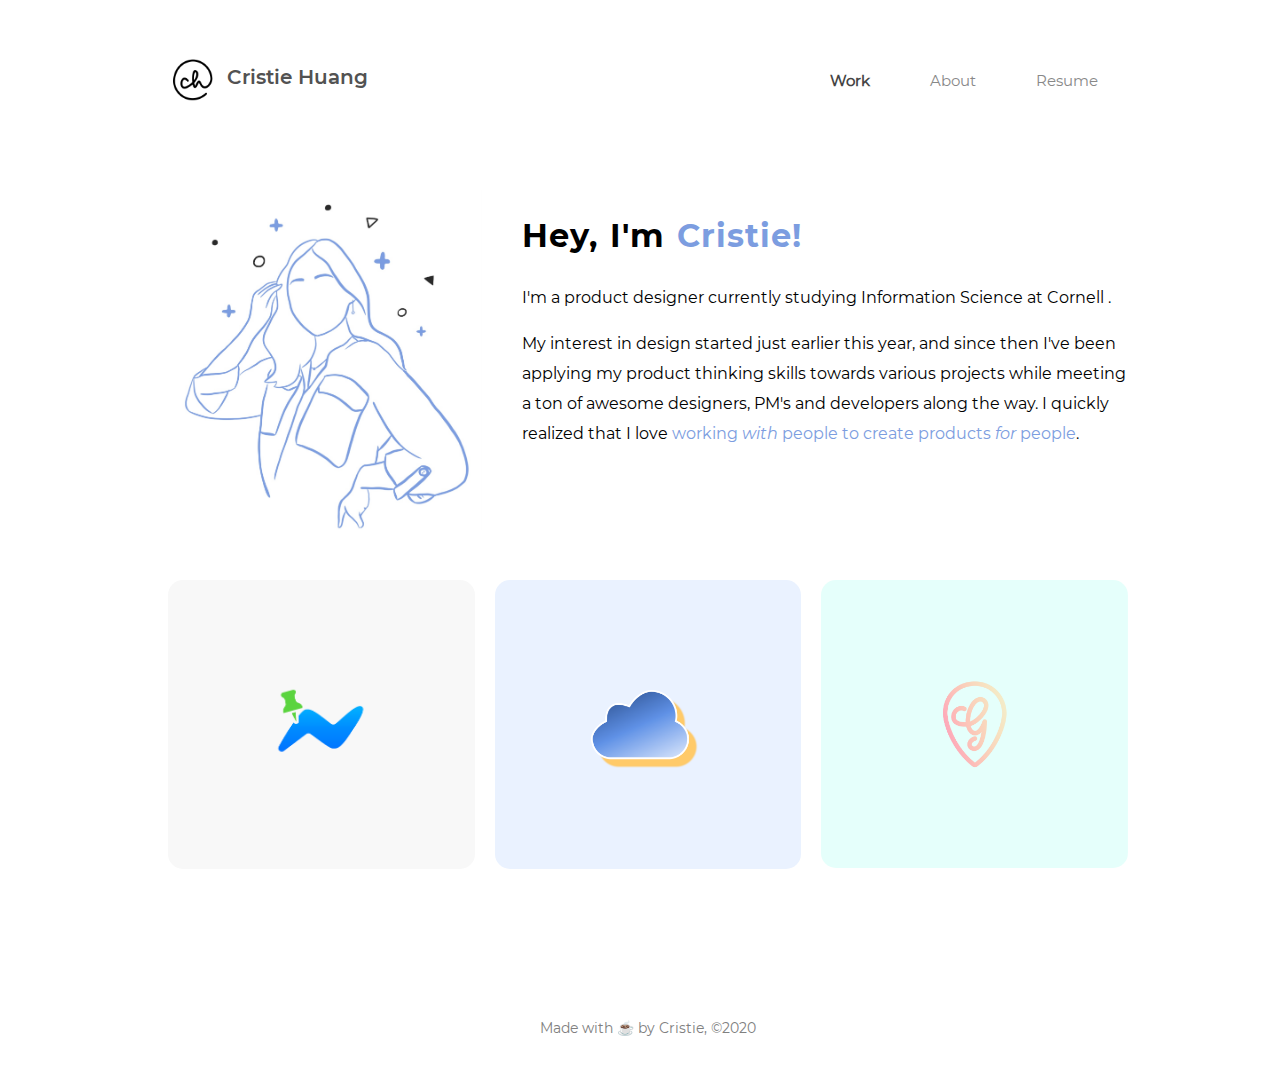
==== index.html @ 35a06496 "change" ====
<!DOCTYPE html>
<html lang="en">

<head>
    <title>Cristie Huang</title>
    <meta charset="UTF-8">
    <meta name="viewport" content="width=device-width, initial-scale=1">
    <link rel="stylesheet" type="text/css" href="styles/theme.css">

    <link rel="apple-touch-icon" sizes="180x180" href="favicon/apple-touch-icon.png">
    <link rel="icon" type="image/png" sizes="32x32" href="favicon/favicon-32x32.png">
    <link rel="icon" type="image/png" sizes="16x16" href="favicon/favicon-16x16.png">
    <link rel="manifest" href="favicon/site.webmanifest">
    <link rel="mask-icon" href="favicon/safari-pinned-tab.svg" color="#5bbad5">
    <meta name="msapplication-TileColor" content="#da532c">
    <meta name="theme-color" content="#ffffff">
    <meta name="description"
        content="Cristie is a product designer passionate about storytelling to inspire social impact.">
</head>

<body>
    <div class="wrapper">
        <nav id="clearfix">
            <div class="name_header">
                <a href="index.html"><img class="logo" src="images/logo.png" alt="logo"></a>
                <a id="name" href="index.html">Cristie Huang</a>
            </div>
            <ul>
                <li><a href="index.html" class="on-page">Work</a></li>
                <li><a href="about.html">About</a></li>
                <li><a href="https://drive.google.com/file/d/1ijqiT5vfTKhldbUFWFBv9jOnUONhXlNE/view?usp=sharing" target="_blank" rel="noopener noreferrer">Resume</a></li>
            </ul>
        </nav>
        <div class="section">
            <header>
                <div class="header-pic">
                    <img class="portrait" src="images/portrait.jpg">
                </div>
                <div class="header-text">
                    <h1>Hey, I'm <span id="emph-name">Cristie!</span></h1>
                    <p>I'm a product designer currently studying Information Science at Cornell .
                    </p>
                    <p>
                        My interest in design started just earlier
                        this year, and since then I've been applying my product thinking skills towards various projects
                        while meeting a ton of awesome designers, PM's and
                        developers along the way. I quickly realized that I love <span class="emph-phrase">working <span
                                class="italic">with</span> people to create products <span class="italic">for</span>
                            people</span>.
                    </p>
                </div>
            </header>
            <div class="work">
                <div class="work_cont">
                    <a href="messenger.html"><img class="work_pic" src="images/messenger-display.png"
                            alt="FB Messenger"></a>
                    <div class="work_title">
                        <a href="messenger.html">
                            <div class="text">Facebook Messenger</div>
                        </a>
                        <a href="messenger.html">
                            <div class="work-desc">Case Study</div>
                        </a>
                    </div>
                </div>
                <div class="work_cont">
                    <a href="cumulus.html"><img class="work_pic" style="width:100%" src="images/cumulus-pic.png"
                            alt="Cumulus"></a>
                    <div class="work_title">
                        <a href="cumulus.html">
                            <div class="text">Cumulus</div>
                        </a>
                        <a href="cumulus.html">
                            <div class="work-desc">Ed-Tech Startup</div>
                        </a>
                    </div>
                </div>
                <div class="work_cont">
                    <a href="grabbd.html"><img class="work_pic" src="images/grabbd-icon2.png" alt="Grabbd"></a>
                    <div class="work_title">
                        <a href="grabbd.html">
                            <div class="text">Grabbd</div>
                        </a>
                        <a href="grabbd.html">
                            <div class="work-desc">Product Design Internship</div>
                        </a>
                    </div>
                </div>

            </div>
        </div>
    </div>

    <footer>
        Made with ☕ by Cristie, ©2020
    </footer>
</body>


</html>
---- styles/theme.css ----
@charset "utf-8";

@font-face{
    font-family: montserrat-regular;
    src: url('/fonts/Montserrat-Regular.ttf');
}
@font-face{
    font-family: montserrat-semibold;
    src: url('/fonts/Montserrat-SemiBold.ttf');
}
@font-face{
    font-family: montserrat-bold;
    src: url('/fonts/Montserrat-Bold.ttf');
}
@font-face{
    font-family: montserrat-italic;
    src: url('/fonts/Montserrat-Italic.ttf');
}
@font-face{
    font-family: montserrat-medium;
    src: url('/fonts/Montserrat-Medium.ttf');
}
@font-face{
    font-family: montserrat-medium-italic;
    src: url('/fonts/Montserrat-MediumItalic.ttf');
}
@font-face{
    font-family: montserrat-light;
    src: url('/fonts/Montserrat-Light.ttf');
}

@media only screen and (min-width: 500px) {
    .work {
        grid-template-columns: 1fr;
    }
}

@media only screen and (min-width: 850px) {
    .work {
        grid-template-columns: repeat(2,1fr);
    }
}
body{
    width: 100%;
    font-family: montserrat-regular;
    margin-bottom: 50px;
}
footer {
    text-align: center;
    padding-top: 150px;
    color: gray;
    width: 75%;
    margin-left:auto;
    margin-right: auto;
    font-size: 14px;
  }
header{
    line-height: 50px;
    margin-bottom: 30px;
    display: inline-flex;
}
header p{
    line-height: 30px;
}
.portrait{
    height: 340px;
    display: inline-flex;
}
.header-text{
    padding-left: 40px;
}
h1{
    font-family: montserrat-bold;
    letter-spacing: 1px;
    word-spacing: 2px;
}
h2{
    font-family: montserrat-semibold;
    font-size: 22px;
    margin-top: 0px;
    margin-bottom: 30px;
}
p{
    font-size: 16px;
}
ul{
    list-style: none;
}
a{
    text-decoration: none;
}
.wrapper{
    width: 75%;
    margin-top:50px;
    margin-left:auto;
    margin-right: auto;
}
.bio{
    display: inline-block;
    width: 50%;
    line-height: 28px;
}
#clearfix::after{
    content: "";
    clear: both;
    display: table;
}
nav{
    display: flex;
    justify-content: flex-end;
    align-items: center;
    height: 60px;
}
nav a img{
    vertical-align: middle;
}
.emph-phrase{
    color: #7C9DE0;
}
nav ul{
    display: flex;
}
nav ul li a{
    margin: 30px;
    color: #888888;
    font-size: 15px;
}
nav ul li a:hover{
    color: #85a3e0;
}
nav ul li a.on-page
{
  color: #444444;
  font-weight: 600;
}
nav ul li a.on-page:hover{
  color: #85a3e0;
  font-weight: 600;
}
.bio_section a{
    color: #85a3e0;
}
.bio_section p{
    font-size: 14px;
    margin-bottom: 30px;
}
.paragraph a{
    color: #85a3e0;
    font-family: montserrat-medium;
    text-decoration: underline;
}
.details-content a{
    color: #85a3e0;
}
.work{
    margin: 0 auto;
    display: grid;
    grid-template-columns: repeat(3,1fr);
    grid-template-rows: auto;
    grid-gap: 20px;
}
.work p{
    font-size: 14px;
    margin-bottom: 30px;
}
.work #connect{
    font-family: montserrat-semibold;
}
.work a {
    color: #85a3e0;
}
.work a:hover {
    color: #85a3e0;
    font-weight: 600;
}
.logo{
    width: 50px;
    height: auto;
    margin-right: 5px;
}
.profile{
    width: 400px;
    height: auto;
    vertical-align: top;
}
.section{
    margin-top: 80px;
}
.name_header{
    margin-right:auto;
}
#emph-name{
    color: #7C9DE0;
}
#emph{
    color: #85a3e0;
}
#name{
    font-size: 20px;
    font-family: montserrat-semibold;
    color: #525252; 
}


/* case studies on work page */

.work_cont {
    position: relative;
    width: auto;
}
  
.work_pic {
    opacity: 1;
    display: block;
    width: 100%;
    height: auto;
    transition: .5s ease;
    backface-visibility: hidden;
    border-radius: 15px;
}

.work_title {
    transition: .5s ease;
    opacity: 0;
    position: absolute;
    top: 50%;
    left: 50%;
    transform: translate(-50%, -50%);
    -ms-transform: translate(-50%, -50%);
    text-align: center;
}

.work_cont:hover .work_pic {
    opacity: 0.2;
}

.work_cont:hover .work_title {
    opacity: 1;
}

.text {
    font-family: montserrat-semibold;
    color: black;
    font-size: 16px;
    padding: 16px 32px;
    line-height: 25px;
}
.work-desc{
    font-family: montserrat-light;
    line-height: 25px;
    color: black;
}


/* case study page */
#case-title{
    margin: 10px 0;
}
.sub-section{
    margin-top: 80px;
}
.group{
    margin: 10px 0;
    font-family: montserrat-regular;
    line-height: 25px;
    margin: 25px 0;
}
.subtitle{
    font-family: montserrat-regular;
    color: #808080;
    margin-top: 0px;
}
.pic-text{
    font-family: montserrat-regular;
    font-size: 12px;
    color: #808080;
    margin-top: 0px;
    text-align: center;
}
.sub-section .smaller-gif{
    width: 80%;
    display: block;
    height: auto;
    margin-left: auto;
    margin-right: auto;
}
.sub-section .pic-text{
    margin-top: 10px;
    margin-bottom: 50px;
}
.case_pic{
    object-fit: cover;
    width: 100%;
    height: 500px;
    padding-top: 20px;
    padding-bottom: 30px;
}
.type{
    color: red;
}
.input{
    color: black;
}
.side-section{
    width: 18%;
    padding: 0px 30px 0 0;
    float: left;
}
.main-section{
    width: 60%;
    padding: 0 20px 0 0;
    float: left;
    /* border-style: solid; */
}
.section-label{
    font-family: montserrat-semibold;
    font-size: 16px;
    letter-spacing: 4px;
    color: #BDBDBD;
}
.section-content{
    line-height: 25px;
    color: #2C2C2C;
}
.details-container{
    display: grid;
    grid-column-gap: 20px;
    grid-row-gap: 0px;
    grid-template-columns: 1fr 1fr;
}
.details-item{
    font-size: 16px;
    text-align: left;
}
.details-label{
    font-family: montserrat-semibold;
    font-size: 16px;
    letter-spacing: 4px;
    color: #BDBDBD;
    margin: 15px 0px 0px 0px;
}
.details-content{
    margin-top: 8px;
}
hr{
    border: 1px solid #DBDBDB;
    border-radius: 25px;
    margin-top: 50px;
    margin-bottom: 50px;
}
h3{
    font-family: montserrat-semibold;
    font-size: 24px;
    margin-top: 12px;
}
.paragraph{
    line-height: 25px;
    margin: 25px 0;
}
ol{
    line-height: 30px;
    display: block;
    margin: 25px 0;
}
li .img-left{
    width: 100%;
    margin-top: 20px;
}
li .img-right{
    float: right;
    width: 100%;
    margin-top: 20px;
}
.emphasis-text{
    font-family:montserrat-italic;
    font-size: 24px;
    line-height: 34px;
}
.main-section img{
    width: 100%;
}
.emph-word{
    font-family: montserrat-semibold;
    display: inline;
}
.grabbd-emph-word{
    font-family: montserrat-semibold;
    display: inline;
    color: #ea9999;
}
.grabbd-emph-text{
    font-family: montserrat-semibold;
    display: inline;
    color: #61D0C1;
}
img.large-pic{
    width: 100%;
    height: auto;
    background-position: center;
    padding-top: 20px;
}
.italic{
    font-family: montserrat-italic;
}
.prototype .gif{
    width: 32%;
    padding-right: 10px;
}
.prototype .gif:nth-child(2) {
    padding-right: 15px;
  }
.prototype{
    display:inline-flex;
}
.quote{
    font-family: montserrat-medium-italic;
    color: #8FACE2;
    font-size: 18px;
    padding: 8px 0px;
    text-align: left;
}
.quote-right{
    font-family: montserrat-medium-italic;
    color: #8FACE2;
    font-size: 18px;
    padding: 8px 0px;
    text-align: right;
}
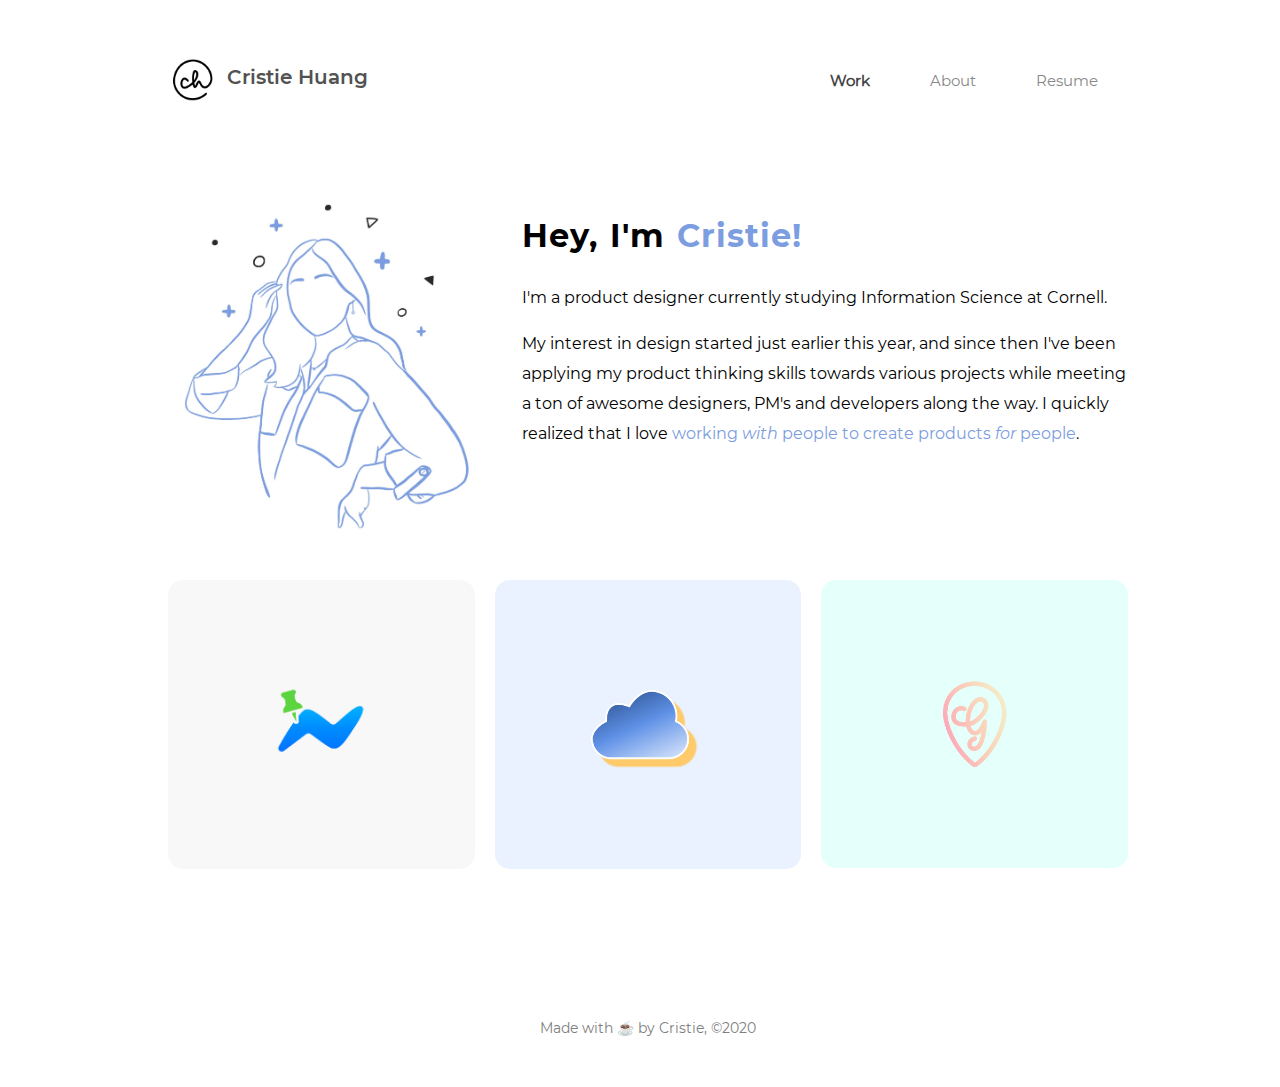
==== commit 00b76322: "cnage" ====
--- a/index.html
+++ b/index.html
@@ -38,7 +38,7 @@
                 </div>
                 <div class="header-text">
                     <h1>Hey, I'm <span id="emph-name">Cristie!</span></h1>
-                    <p>I'm a product designer currently studying Information Science at Cornell .
+                    <p>I'm a product designer currently studying Information Science at Cornell.
                     </p>
                     <p>
                         My interest in design started just earlier
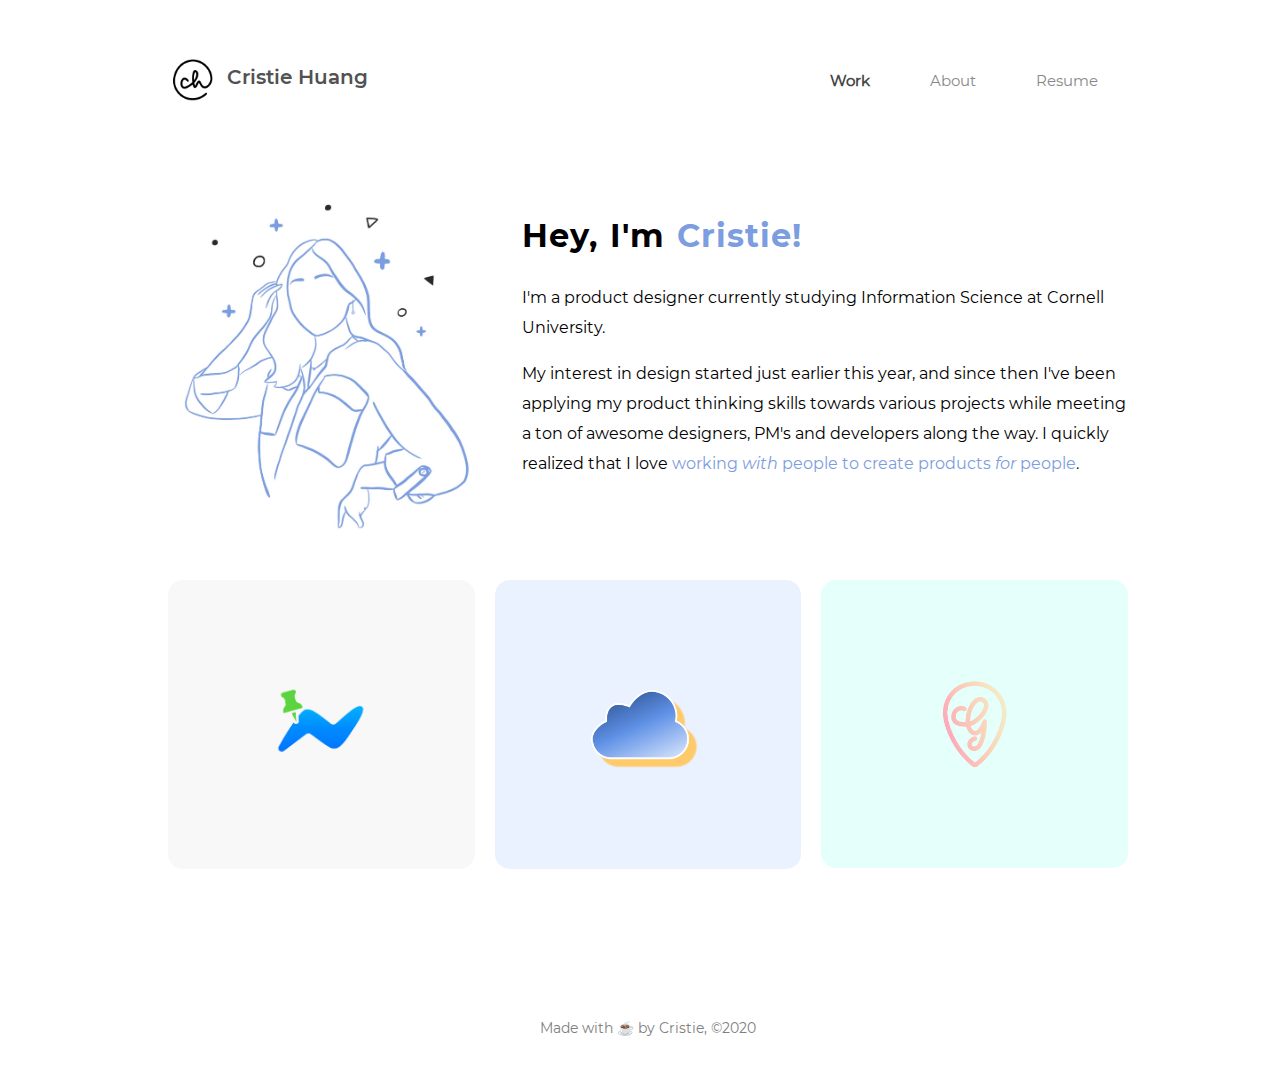
==== commit 263568c3: "test change" ====
--- a/index.html
+++ b/index.html
@@ -38,7 +38,7 @@
                 </div>
                 <div class="header-text">
                     <h1>Hey, I'm <span id="emph-name">Cristie!</span></h1>
-                    <p>I'm a product designer currently studying Information Science at Cornell.
+                    <p>I'm a product designer currently studying Information Science at Cornell University.
                     </p>
                     <p>
                         My interest in design started just earlier
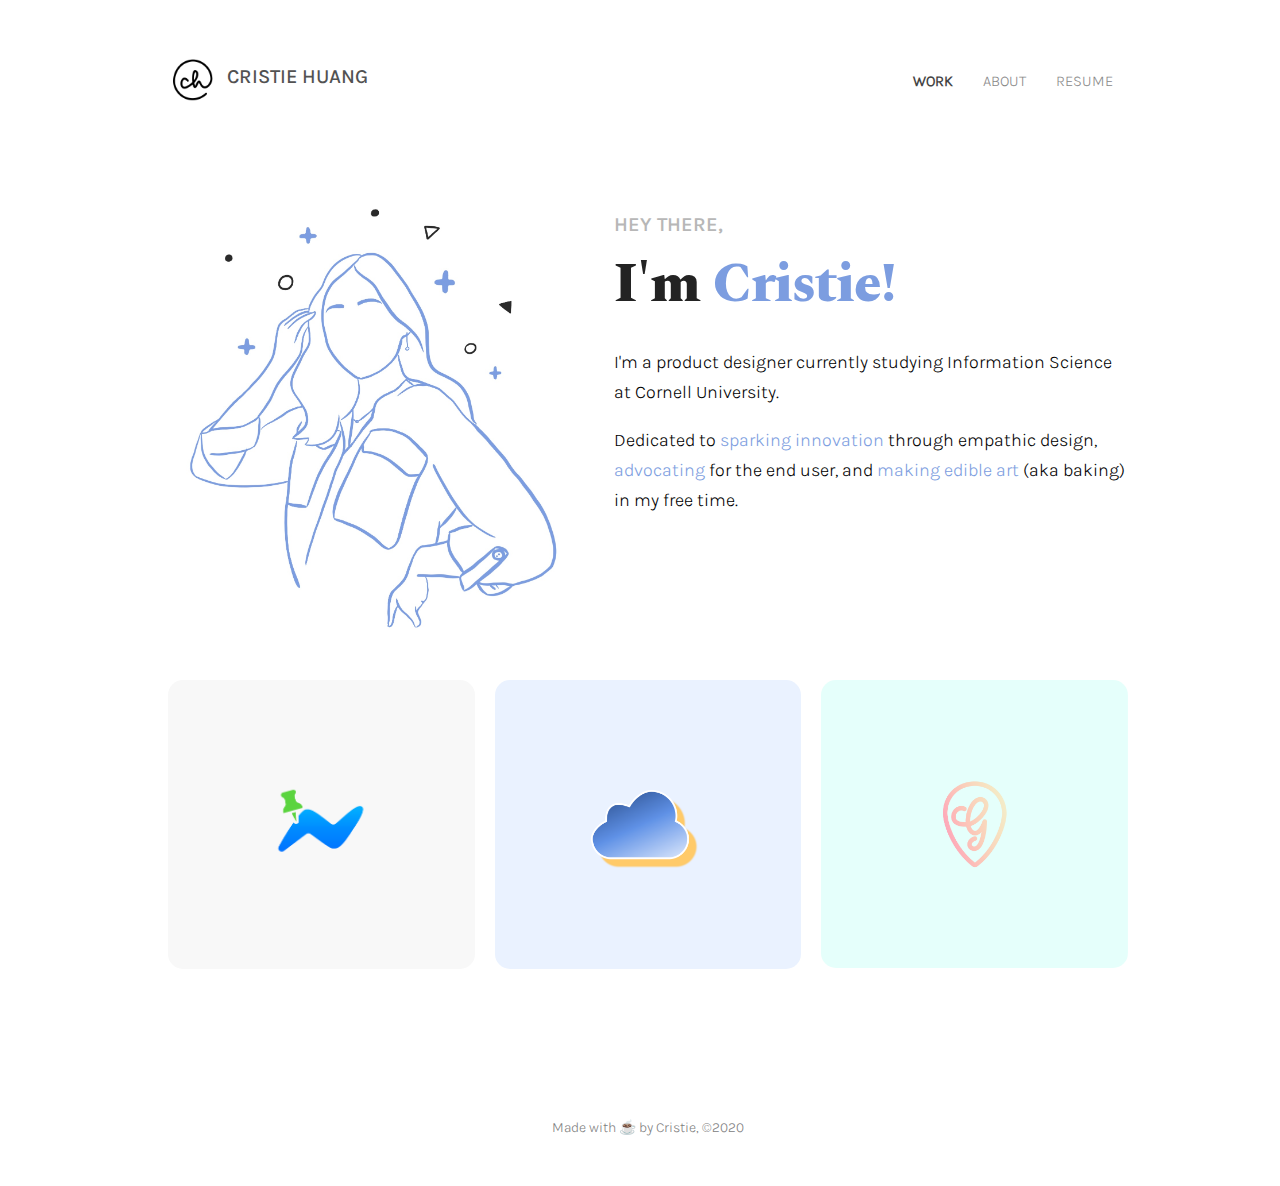
==== commit 961c450a: "redesign" ====
--- a/index.html
+++ b/index.html
@@ -37,16 +37,12 @@
                     <img class="portrait" src="images/portrait.jpg">
                 </div>
                 <div class="header-text">
-                    <h1>Hey, I'm <span id="emph-name">Cristie!</span></h1>
+                    <p id="pre-h1">HEY THERE,</p>
+                    <h1>I'm <span id="emph-name">Cristie!</span></h1>
                     <p>I'm a product designer currently studying Information Science at Cornell University.
                     </p>
                     <p>
-                        My interest in design started just earlier
-                        this year, and since then I've been applying my product thinking skills towards various projects
-                        while meeting a ton of awesome designers, PM's and
-                        developers along the way. I quickly realized that I love <span class="emph-phrase">working <span
-                                class="italic">with</span> people to create products <span class="italic">for</span>
-                            people</span>.
+                        Dedicated to <span class="emph-phrase">sparking innovation</span> through empathic design, <span class="emph-phrase">advocating</span> for the end user, and <span class="emph-phrase">making edible art</span> (aka baking) in my free time.
                     </p>
                 </div>
             </header>
--- a/styles/theme.css
+++ b/styles/theme.css
@@ -1,5 +1,33 @@
 @charset "utf-8";
 
+@font-face{
+    font-family: karla-regular;
+    src: url('/fonts/Karla-Regular.ttf');
+}
+@font-face{
+    font-family: karla-light;
+    src: url('/fonts/Karla-Light.ttf');
+}
+@font-face{
+    font-family: karla-semibold;
+    src: url('/fonts/Karla-SemiBold.ttf');
+}
+@font-face{
+    font-family: karla-bold;
+    src: url('/fonts/Karla-Bold.ttf');
+}
+@font-face{
+    font-family: karla-medium;
+    src: url('/fonts/Karla-Medium.ttf');
+}
+@font-face{
+    font-family: karla-italic;
+    src: url('/fonts/Karla-Italic.ttf');
+}
+@font-face{
+    font-family: karla-medium-italic;
+    src: url('/fonts/Karla-MediumItalic.ttf');
+}
 @font-face{
     font-family: montserrat-regular;
     src: url('/fonts/Montserrat-Regular.ttf');
@@ -27,6 +55,14 @@
 @font-face{
     font-family: montserrat-light;
     src: url('/fonts/Montserrat-Light.ttf');
+}
+@font-face{
+    font-family: spectral-extrabold;
+    src: url('/fonts/Spectral-ExtraBold.ttf');
+}
+@font-face{
+    font-family: merriweather-black;
+    src: url('/fonts/Merriweather-Black.ttf');
 }
 
 @media only screen and (min-width: 500px) {
@@ -42,7 +78,7 @@
 }
 body{
     width: 100%;
-    font-family: montserrat-regular;
+    font-family: karla-light;
     margin-bottom: 50px;
 }
 footer {
@@ -63,25 +99,34 @@
     line-height: 30px;
 }
 .portrait{
-    height: 340px;
+    height: 440px;
     display: inline-flex;
 }
 .header-text{
     padding-left: 40px;
 }
 h1{
-    font-family: montserrat-bold;
-    letter-spacing: 1px;
-    word-spacing: 2px;
+    font-family: spectral-extrabold;
+    font-size: 55px;
+    letter-spacing: -1px;
+    margin-top: 20px;
+    color: #232323;
 }
 h2{
-    font-family: montserrat-semibold;
-    font-size: 22px;
+    font-family: spectral-extrabold;
+    letter-spacing:-1px;
+    font-size: 30px;
     margin-top: 0px;
     margin-bottom: 30px;
 }
+p#pre-h1{
+    margin-bottom: 0px;
+    font-size: 20px;
+    font-family: karla-semibold;
+    color: #B7B7B7;
+}
 p{
-    font-size: 16px;
+    font-size: 18px;
 }
 ul{
     list-style: none;
@@ -121,9 +166,10 @@
     display: flex;
 }
 nav ul li a{
-    margin: 30px;
+    margin: 15px;
     color: #888888;
     font-size: 15px;
+    text-transform: uppercase;
 }
 nav ul li a:hover{
     color: #85a3e0;
@@ -146,7 +192,7 @@
 }
 .paragraph a{
     color: #85a3e0;
-    font-family: montserrat-medium;
+    font-family: karla-medium;
     text-decoration: underline;
 }
 .details-content a{
@@ -197,8 +243,9 @@
 }
 #name{
     font-size: 20px;
-    font-family: montserrat-semibold;
+    font-family: karla-medium;
     color: #525252; 
+    text-transform: uppercase;
 }
 
 
@@ -239,14 +286,15 @@
 }
 
 .text {
-    font-family: montserrat-semibold;
+    font-family: karla-semibold;
     color: black;
-    font-size: 16px;
+    font-size: 18px;
     padding: 16px 32px;
     line-height: 25px;
 }
 .work-desc{
-    font-family: montserrat-light;
+    font-family: karla-light;
+    font-size: 18px;
     line-height: 25px;
     color: black;
 }
@@ -254,27 +302,36 @@
 
 /* case study page */
 #case-title{
-    margin: 10px 0;
+    font-size: 40px;
+    margin: 20px 0;
 }
 .sub-section{
     margin-top: 80px;
 }
 .group{
     margin: 10px 0;
-    font-family: montserrat-regular;
+    font-family: karla-regular;
     line-height: 25px;
     margin: 25px 0;
 }
 .subtitle{
-    font-family: montserrat-regular;
+    font-family: karla-regular;
     color: #808080;
     margin-top: 0px;
 }
 .pic-text{
-    font-family: montserrat-regular;
-    font-size: 12px;
+    font-family: karla-regular;
+    font-size: 14px;
     color: #808080;
     margin-top: 0px;
+    text-align: center;
+}
+.pic-text-cumulus{
+    font-family: karla-regular;
+    font-size: 14px;
+    color: #808080;
+    margin-top: 10px;
+    margin-bottom: 100px;
     text-align: center;
 }
 .sub-section .smaller-gif{
@@ -313,14 +370,16 @@
     /* border-style: solid; */
 }
 .section-label{
-    font-family: montserrat-semibold;
-    font-size: 16px;
+    font-family: karla-bold;
+    font-size: 18px;
     letter-spacing: 4px;
-    color: #BDBDBD;
+    color: #85a3e0;
 }
 .section-content{
     line-height: 25px;
     color: #2C2C2C;
+    font-size: 18px;
+    font-family: karla-light;
 }
 .details-container{
     display: grid;
@@ -329,11 +388,11 @@
     grid-template-columns: 1fr 1fr;
 }
 .details-item{
-    font-size: 16px;
+    font-size: 18px;
     text-align: left;
 }
 .details-label{
-    font-family: montserrat-semibold;
+    font-family: karla-semibold;
     font-size: 16px;
     letter-spacing: 4px;
     color: #BDBDBD;
@@ -341,6 +400,8 @@
 }
 .details-content{
     margin-top: 8px;
+    font-size: 18px;
+    font-family: karla-light;
 }
 hr{
     border: 1px solid #DBDBDB;
@@ -349,18 +410,29 @@
     margin-bottom: 50px;
 }
 h3{
-    font-family: montserrat-semibold;
-    font-size: 24px;
-    margin-top: 12px;
+    font-family: karla-semibold;
+    font-size: 30px;
+    margin-top: 16px;
 }
 .paragraph{
     line-height: 25px;
-    margin: 25px 0;
+    margin-top: 40px;
+    font-size: 18px;
+    font-family: karla-light;
+}
+.paragraph img{
+    margin-bottom: 20px;
+    margin-top: 30px;
 }
 ol{
     line-height: 30px;
+    font-family: karla-light;
+    font-size: 18px;
     display: block;
-    margin: 25px 0;
+    margin-bottom: 25px;
+}
+.grabbd{
+    margin-bottom: 25px;
 }
 li .img-left{
     width: 100%;
@@ -372,26 +444,30 @@
     margin-top: 20px;
 }
 .emphasis-text{
-    font-family:montserrat-italic;
-    font-size: 24px;
-    line-height: 34px;
+    font-family:karla-italic;
+    font-size: 28px;
+    margin: 40px 0px;
+    line-height: 38px;
 }
 .main-section img{
     width: 100%;
 }
 .emph-word{
-    font-family: montserrat-semibold;
+    font-family: karla-semibold;
     display: inline;
 }
 .grabbd-emph-word{
-    font-family: montserrat-semibold;
+    font-family: karla-semibold;
     display: inline;
     color: #ea9999;
 }
 .grabbd-emph-text{
-    font-family: montserrat-semibold;
+    font-family: karla-semibold;
     display: inline;
     color: #61D0C1;
+}
+.chat{
+    line-height: 25px;
 }
 img.large-pic{
     width: 100%;
@@ -400,29 +476,30 @@
     padding-top: 20px;
 }
 .italic{
-    font-family: montserrat-italic;
+    font-family: karla-italic;
 }
 .prototype .gif{
-    width: 32%;
-    padding-right: 10px;
-}
-.prototype .gif:nth-child(2) {
-    padding-right: 15px;
-  }
+    width: 50%;
+    float: center;
+}
 .prototype{
-    display:inline-flex;
+    display: flex;
+    align-items: center;
+    flex-direction: column;
+    justify-content: center;
+    background-position: center;
 }
 .quote{
-    font-family: montserrat-medium-italic;
+    font-family: karla-medium-italic;
     color: #8FACE2;
-    font-size: 18px;
+    font-size: 20px;
     padding: 8px 0px;
     text-align: left;
 }
 .quote-right{
-    font-family: montserrat-medium-italic;
+    font-family: karla-medium-italic;
     color: #8FACE2;
-    font-size: 18px;
+    font-size: 20px;
     padding: 8px 0px;
     text-align: right;
 }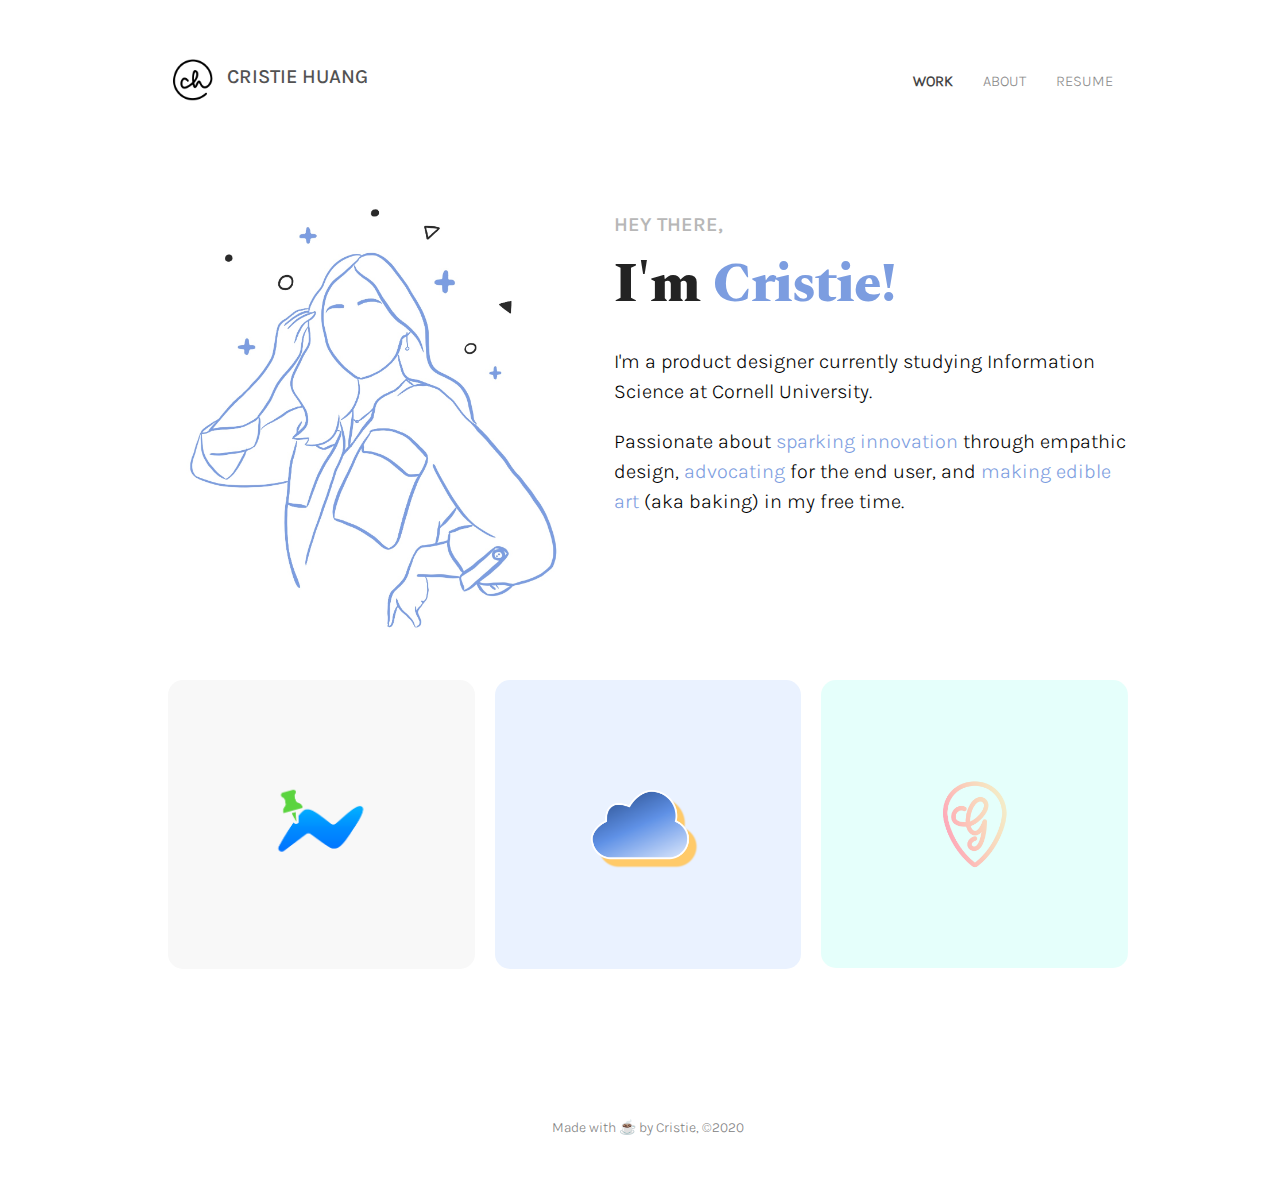
==== commit 26331cf0: "edited spacing and transition" ====
--- a/index.html
+++ b/index.html
@@ -28,61 +28,66 @@
             <ul>
                 <li><a href="index.html" class="on-page">Work</a></li>
                 <li><a href="about.html">About</a></li>
-                <li><a href="https://drive.google.com/file/d/1ijqiT5vfTKhldbUFWFBv9jOnUONhXlNE/view?usp=sharing" target="_blank" rel="noopener noreferrer">Resume</a></li>
+                <li><a href="https://drive.google.com/file/d/1ijqiT5vfTKhldbUFWFBv9jOnUONhXlNE/view?usp=sharing"
+                        target="_blank" rel="noopener noreferrer">Resume</a></li>
             </ul>
         </nav>
-        <div class="section">
-            <header>
-                <div class="header-pic">
-                    <img class="portrait" src="images/portrait.jpg">
+        <div class="container">
+            <div class="section">
+                <header>
+                    <div class="header-pic">
+                        <img class="portrait" src="images/portrait.jpg">
+                    </div>
+                    <div class="header-text">
+                        <p id="pre-h1">HEY THERE,</p>
+                        <h1>I'm <span id="emph-name">Cristie!</span></h1>
+                        <p>I'm a product designer currently studying Information Science at Cornell University.
+                        </p>
+                        <p>
+                            Passionate about <span class="emph-phrase">sparking innovation</span> through empathic
+                            design, <span class="emph-phrase">advocating</span> for the end user, and <span
+                                class="emph-phrase">making edible art</span> (aka baking) in my free time.
+                        </p>
+                    </div>
+                </header>
+                <div class="work">
+                    <div class="work_cont">
+                        <a href="messenger.html"><img class="work_pic" src="images/messenger-display.png"
+                                alt="FB Messenger"></a>
+                        <div class="work_title">
+                            <a href="messenger.html">
+                                <div class="text">Facebook Messenger</div>
+                            </a>
+                            <a href="messenger.html">
+                                <div class="work-desc">Case Study</div>
+                            </a>
+                        </div>
+                    </div>
+                    <div class="work_cont">
+                        <a href="cumulus.html"><img class="work_pic" style="width:100%" src="images/cumulus-pic.png"
+                                alt="Cumulus"></a>
+                        <div class="work_title">
+                            <a href="cumulus.html">
+                                <div class="text">Cumulus</div>
+                            </a>
+                            <a href="cumulus.html">
+                                <div class="work-desc">Ed-Tech Startup</div>
+                            </a>
+                        </div>
+                    </div>
+                    <div class="work_cont">
+                        <a href="grabbd.html"><img class="work_pic" src="images/grabbd-icon2.png" alt="Grabbd"></a>
+                        <div class="work_title">
+                            <a href="grabbd.html">
+                                <div class="text">Grabbd</div>
+                            </a>
+                            <a href="grabbd.html">
+                                <div class="work-desc">Product Design Internship</div>
+                            </a>
+                        </div>
+                    </div>
+
                 </div>
-                <div class="header-text">
-                    <p id="pre-h1">HEY THERE,</p>
-                    <h1>I'm <span id="emph-name">Cristie!</span></h1>
-                    <p>I'm a product designer currently studying Information Science at Cornell University.
-                    </p>
-                    <p>
-                        Dedicated to <span class="emph-phrase">sparking innovation</span> through empathic design, <span class="emph-phrase">advocating</span> for the end user, and <span class="emph-phrase">making edible art</span> (aka baking) in my free time.
-                    </p>
-                </div>
-            </header>
-            <div class="work">
-                <div class="work_cont">
-                    <a href="messenger.html"><img class="work_pic" src="images/messenger-display.png"
-                            alt="FB Messenger"></a>
-                    <div class="work_title">
-                        <a href="messenger.html">
-                            <div class="text">Facebook Messenger</div>
-                        </a>
-                        <a href="messenger.html">
-                            <div class="work-desc">Case Study</div>
-                        </a>
-                    </div>
-                </div>
-                <div class="work_cont">
-                    <a href="cumulus.html"><img class="work_pic" style="width:100%" src="images/cumulus-pic.png"
-                            alt="Cumulus"></a>
-                    <div class="work_title">
-                        <a href="cumulus.html">
-                            <div class="text">Cumulus</div>
-                        </a>
-                        <a href="cumulus.html">
-                            <div class="work-desc">Ed-Tech Startup</div>
-                        </a>
-                    </div>
-                </div>
-                <div class="work_cont">
-                    <a href="grabbd.html"><img class="work_pic" src="images/grabbd-icon2.png" alt="Grabbd"></a>
-                    <div class="work_title">
-                        <a href="grabbd.html">
-                            <div class="text">Grabbd</div>
-                        </a>
-                        <a href="grabbd.html">
-                            <div class="work-desc">Product Design Internship</div>
-                        </a>
-                    </div>
-                </div>
-
             </div>
         </div>
     </div>
--- a/styles/theme.css
+++ b/styles/theme.css
@@ -27,34 +27,6 @@
 @font-face{
     font-family: karla-medium-italic;
     src: url('/fonts/Karla-MediumItalic.ttf');
-}
-@font-face{
-    font-family: montserrat-regular;
-    src: url('/fonts/Montserrat-Regular.ttf');
-}
-@font-face{
-    font-family: montserrat-semibold;
-    src: url('/fonts/Montserrat-SemiBold.ttf');
-}
-@font-face{
-    font-family: montserrat-bold;
-    src: url('/fonts/Montserrat-Bold.ttf');
-}
-@font-face{
-    font-family: montserrat-italic;
-    src: url('/fonts/Montserrat-Italic.ttf');
-}
-@font-face{
-    font-family: montserrat-medium;
-    src: url('/fonts/Montserrat-Medium.ttf');
-}
-@font-face{
-    font-family: montserrat-medium-italic;
-    src: url('/fonts/Montserrat-MediumItalic.ttf');
-}
-@font-face{
-    font-family: montserrat-light;
-    src: url('/fonts/Montserrat-Light.ttf');
 }
 @font-face{
     font-family: spectral-extrabold;
@@ -104,6 +76,26 @@
 }
 .header-text{
     padding-left: 40px;
+    top: 50%;
+    font-size: 20px;
+}
+.header-text p{
+    font-size: 20px;
+}
+.container{
+    animation: transitionIn 2s;
+}
+
+@keyframes transitionIn{
+    from {
+        opacity: 0;
+        transform: translateY(10px);
+    }
+
+    to {
+        opacity: 1;
+        transform: translateY(0);
+    }
 }
 h1{
     font-family: spectral-extrabold;
@@ -187,8 +179,9 @@
     color: #85a3e0;
 }
 .bio_section p{
-    font-size: 14px;
+    font-size: 18px;
     margin-bottom: 30px;
+    line-height: 30px;
 }
 .paragraph a{
     color: #85a3e0;
@@ -210,7 +203,7 @@
     margin-bottom: 30px;
 }
 .work #connect{
-    font-family: montserrat-semibold;
+    font-family: karla-semibold;
 }
 .work a {
     color: #85a3e0;
@@ -415,7 +408,7 @@
     margin-top: 16px;
 }
 .paragraph{
-    line-height: 25px;
+    line-height: 30px;
     margin-top: 40px;
     font-size: 18px;
     font-family: karla-light;
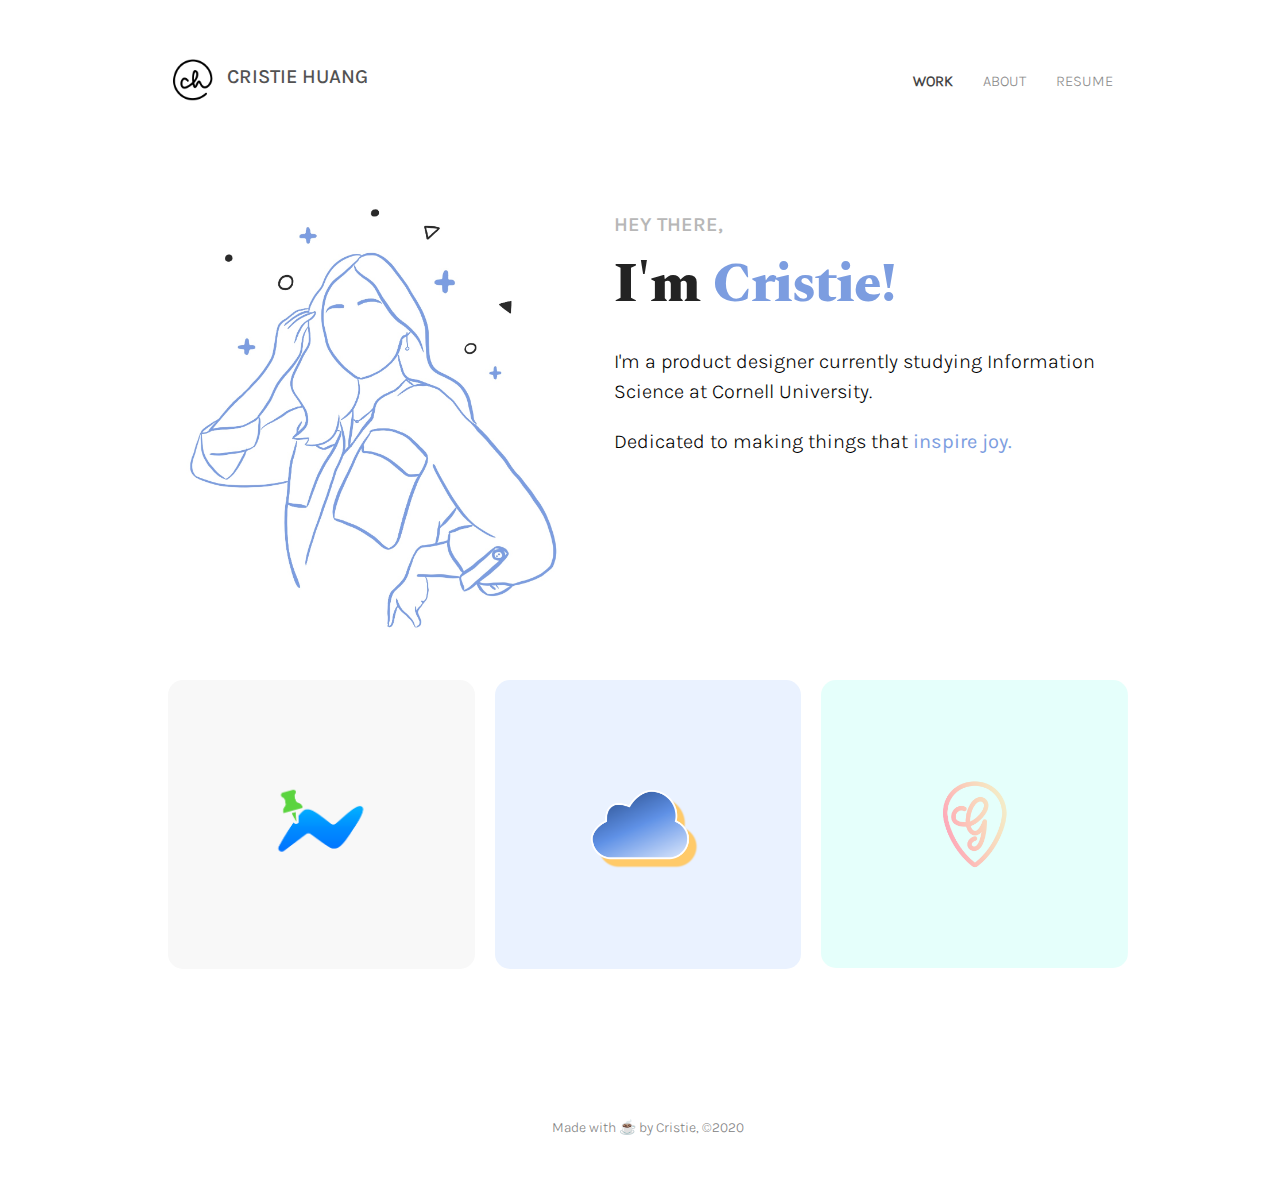
==== commit 56e64db1: "minor changes" ====
--- a/index.html
+++ b/index.html
@@ -16,6 +16,7 @@
     <meta name="theme-color" content="#ffffff">
     <meta name="description"
         content="Cristie is a product designer passionate about storytelling to inspire social impact.">
+
 </head>
 
 <body>
@@ -44,9 +45,7 @@
                         <p>I'm a product designer currently studying Information Science at Cornell University.
                         </p>
                         <p>
-                            Passionate about <span class="emph-phrase">sparking innovation</span> through empathic
-                            design, <span class="emph-phrase">advocating</span> for the end user, and <span
-                                class="emph-phrase">making edible art</span> (aka baking) in my free time.
+                            Dedicated to making things that <span class="emph-phrase">inspire joy.</span>
                         </p>
                     </div>
                 </header>
--- a/styles/theme.css
+++ b/styles/theme.css
@@ -153,6 +153,7 @@
 }
 .emph-phrase{
     color: #7C9DE0;
+    font-family: karla-regular;
 }
 nav ul{
     display: flex;
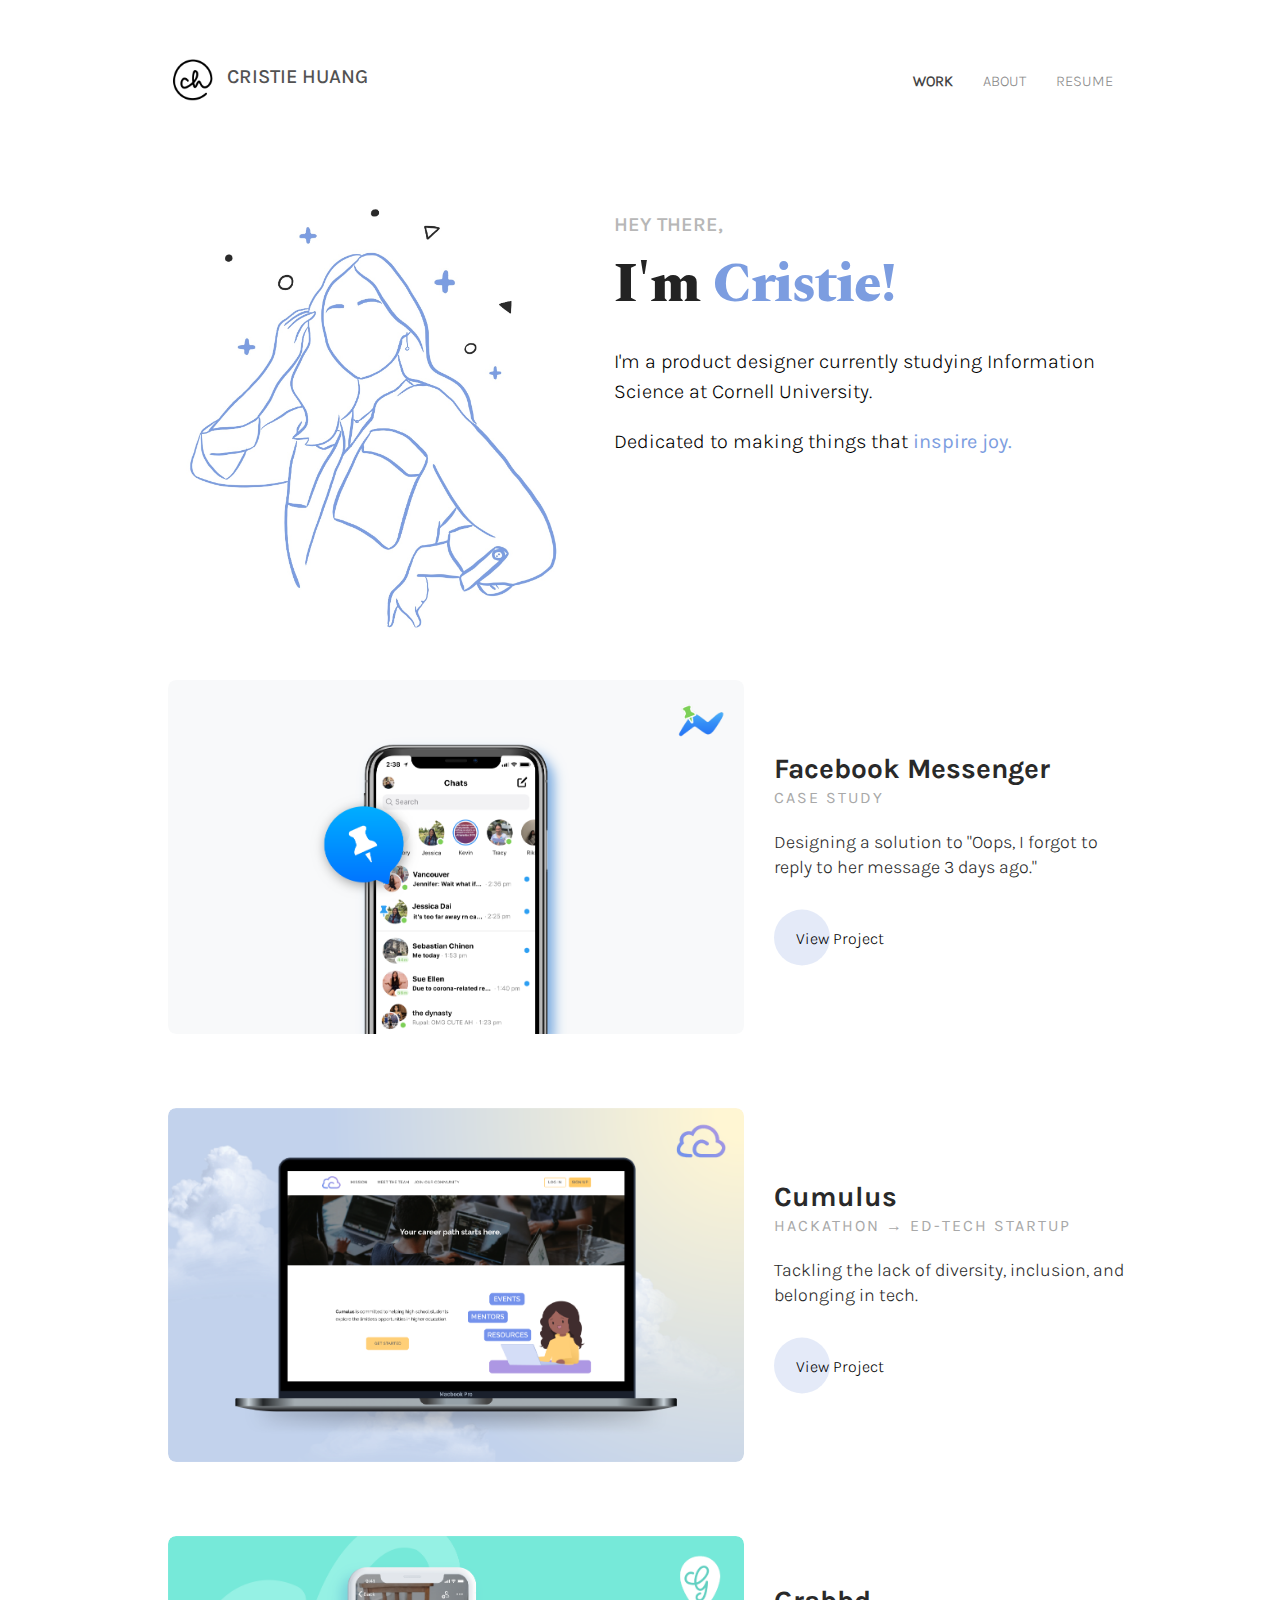
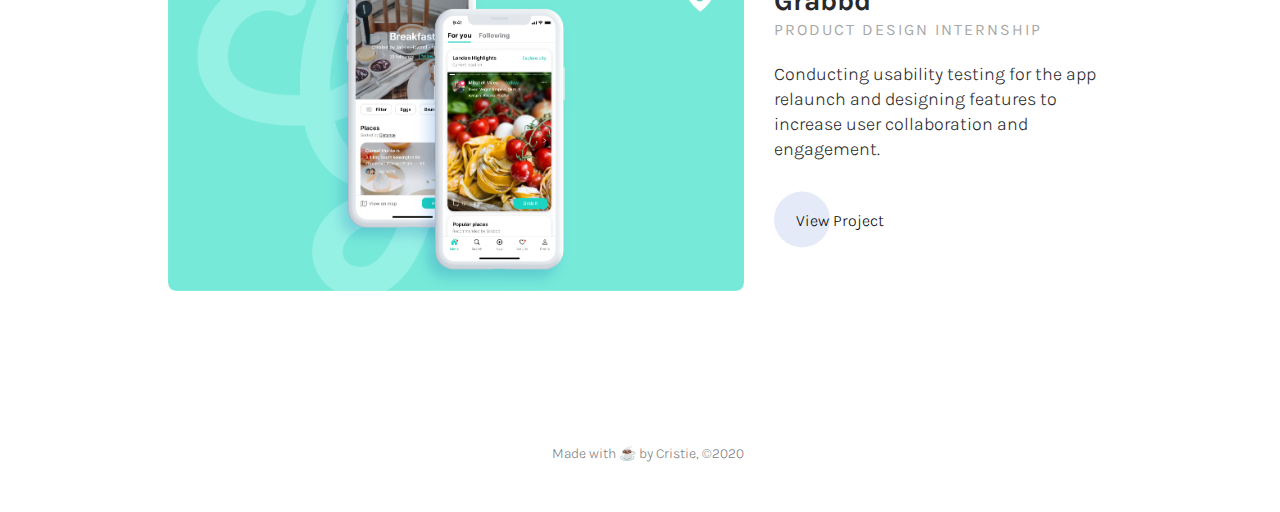
==== commit 9d993b22: "revised homepage" ====
--- a/index.html
+++ b/index.html
@@ -29,7 +29,7 @@
             <ul>
                 <li><a href="index.html" class="on-page">Work</a></li>
                 <li><a href="about.html">About</a></li>
-                <li><a href="https://drive.google.com/file/d/1ijqiT5vfTKhldbUFWFBv9jOnUONhXlNE/view?usp=sharing"
+                <li><a href="https://drive.google.com/file/d/1PzyoV1mmvZaSkcZWHhGLJye04cYsrjzR/view?usp=sharing"
                         target="_blank" rel="noopener noreferrer">Resume</a></li>
             </ul>
         </nav>
@@ -49,44 +49,60 @@
                         </p>
                     </div>
                 </header>
+
+
                 <div class="work">
                     <div class="work_cont">
-                        <a href="messenger.html"><img class="work_pic" src="images/messenger-display.png"
-                                alt="FB Messenger"></a>
-                        <div class="work_title">
-                            <a href="messenger.html">
-                                <div class="text">Facebook Messenger</div>
-                            </a>
-                            <a href="messenger.html">
-                                <div class="work-desc">Case Study</div>
+                        <div class="img-box">
+                            <a href="messenger.html"><img class="work_pic" src="images/messenger-mock.png"
+                                    alt="Facebook Messenger"></a>
+                        </div>
+                        <div class="proj-brief">
+                            <div class="proj-title">Facebook Messenger</div>
+                            <div class="proj-sub">CASE STUDY</div>
+                            <div class="proj-desc">Designing a solution to "Oops, I forgot to reply to her message 3
+                                days ago."</div>
+                            <a href="messenger.html"><button class="view-button">
+                                    <span>View Project</span>
+                                </button>
                             </a>
                         </div>
                     </div>
                     <div class="work_cont">
-                        <a href="cumulus.html"><img class="work_pic" style="width:100%" src="images/cumulus-pic.png"
-                                alt="Cumulus"></a>
-                        <div class="work_title">
-                            <a href="cumulus.html">
-                                <div class="text">Cumulus</div>
-                            </a>
-                            <a href="cumulus.html">
-                                <div class="work-desc">Ed-Tech Startup</div>
+                        <div class="img-box">
+                            <a href="cumulus.html"><img class="work_pic" src="images/cumulus-mock.png"
+                                    alt="Cumulus"></a>
+                        </div>
+                        <div class="proj-brief">
+                            <div class="proj-title">Cumulus</div>
+                            <div class="proj-sub">HACKATHON &#8594; ED-TECH STARTUP</div>
+                            <div class="proj-desc">Tackling the lack of diversity, inclusion, and belonging in tech.
+                            </div>
+                            <a href="cumulus.html"><button class="view-button">
+                                    <span>View Project</span>
+                                </button>
                             </a>
                         </div>
                     </div>
                     <div class="work_cont">
-                        <a href="grabbd.html"><img class="work_pic" src="images/grabbd-icon2.png" alt="Grabbd"></a>
-                        <div class="work_title">
-                            <a href="grabbd.html">
-                                <div class="text">Grabbd</div>
-                            </a>
-                            <a href="grabbd.html">
-                                <div class="work-desc">Product Design Internship</div>
+                        <div class="img-box">
+                            <a href="grabbd.html"><img class="work_pic" src="images/grabbd-mock.png" alt="Grabbd"></a>
+                        </div>
+                        <div class="proj-brief">
+                            <div class="proj-title">Grabbd</div>
+                            <div class="proj-sub">PRODUCT DESIGN INTERNSHIP</div>
+                            <div class="proj-desc">Conducting usability testing for the app relaunch and designing
+                                features
+                                to increase user collaboration and engagement.
+                            </div>
+                            <a href="grabbd.html"><button class="view-button">
+                                    <span>View Project</span>
+                                </button>
                             </a>
                         </div>
                     </div>
+                </div>
 
-                </div>
             </div>
         </div>
     </div>
--- a/styles/theme.css
+++ b/styles/theme.css
@@ -195,14 +195,15 @@
 .work{
     margin: 0 auto;
     display: grid;
-    grid-template-columns: repeat(3,1fr);
+    grid-template-columns: repeat(1,1fr);
     grid-template-rows: auto;
-    grid-gap: 20px;
+    grid-gap: 70px;
 }
 .work p{
     font-size: 14px;
     margin-bottom: 30px;
 }
+
 .work #connect{
     font-family: karla-semibold;
 }
@@ -249,16 +250,125 @@
     position: relative;
     width: auto;
 }
+.img-box{
+    display: inline-block; /* shrink wrap to image */
+    overflow: hidden; /* hide the excess */
+    border-radius: 8px;
+    width: 60%;
+    height: auto;
+}
+
+.work_pic{
+    display: block;
+    transition: all .5s ease-in-out;
+    border-radius: 8px;
+    width: 100%;
+    height: auto;
+}
+
+.work_pic:hover{
+    transform: scale(1.04);
+}
+
+.proj-brief{
+    padding-left: 30px;
+    display: inline-block;
+    position: absolute;
+    top: 50%;
+    transform: translateY(-50%);
+}
+
+.proj-title{
+    vertical-align: middle;
+    font-family: karla-bold;
+    color: #292929;
+    font-size: 28px;
+}
+
+.proj-sub{
+    font-family: karla-regular;
+    font-size: 16px;
+    line-height: 25px;
+    letter-spacing: 2px;
+    color: #A8A8A8;
+}
+
+.proj-desc{
+    padding-top: 20px;
+    padding-bottom: 30px;
+    font-family: karla-light;
+    font-size: 18px;
+    line-height: 25px;
+    color: #292929;
+}
+a.view-button{
+    color: #292929;
+    font-size: 16px;
+}
+a.view-button:hover{
+    color: #292929;
+    font-size: 16px;
+}
+.view-button {
+    position: relative;
+    border: none;
+    background-color: white;
+    margin: auto;
+    padding: 19px 22px;
+    font-family: karla-light;
+    transition: all 0.5s ease;
+    outline: none;
+  }
+  .view-button:before {
+    content: "";
+    position: absolute;
+    top: 0;
+    left: 0;
+    display: block;
+    border-radius: 28px;
+    background: rgba(201, 214, 241, 0.5);
+    width: 56px;
+    height: 56px;
+    transition: all 0.3s ease;
+    outline: none;
+  }
+  .view-button span {
+    position: relative;
+    font-size: 16px;
+    vertical-align: middle;
+    cursor: pointer;
+    display: inline-block;
+    transition: 0.5s;
+  }
   
-.work_pic {
+  .view-button:hover:before {
+    width: 100%;
+    background: #C9D6F1;
+    outline: none;
+  }
+  
+  .view-button:active {
+    outline: none;
+    transform: scale(0.96);
+  }
+  .view-button span:after {
+    content: '\00BB';
+    position: absolute;
+    opacity: 0;
+    top: 0;
+    right: -10px;
+    transition: 0.5s;
+  }
+  
+  .view-button:hover span {
+    padding-right: 18px;
+  }
+  
+  .view-button:hover span:after {
     opacity: 1;
-    display: block;
-    width: 100%;
-    height: auto;
-    transition: .5s ease;
-    backface-visibility: hidden;
-    border-radius: 15px;
-}
+    right: 0;
+  }
+
 
 .work_title {
     transition: .5s ease;
@@ -271,27 +381,6 @@
     text-align: center;
 }
 
-.work_cont:hover .work_pic {
-    opacity: 0.2;
-}
-
-.work_cont:hover .work_title {
-    opacity: 1;
-}
-
-.text {
-    font-family: karla-semibold;
-    color: black;
-    font-size: 18px;
-    padding: 16px 32px;
-    line-height: 25px;
-}
-.work-desc{
-    font-family: karla-light;
-    font-size: 18px;
-    line-height: 25px;
-    color: black;
-}
 
 
 /* case study page */
